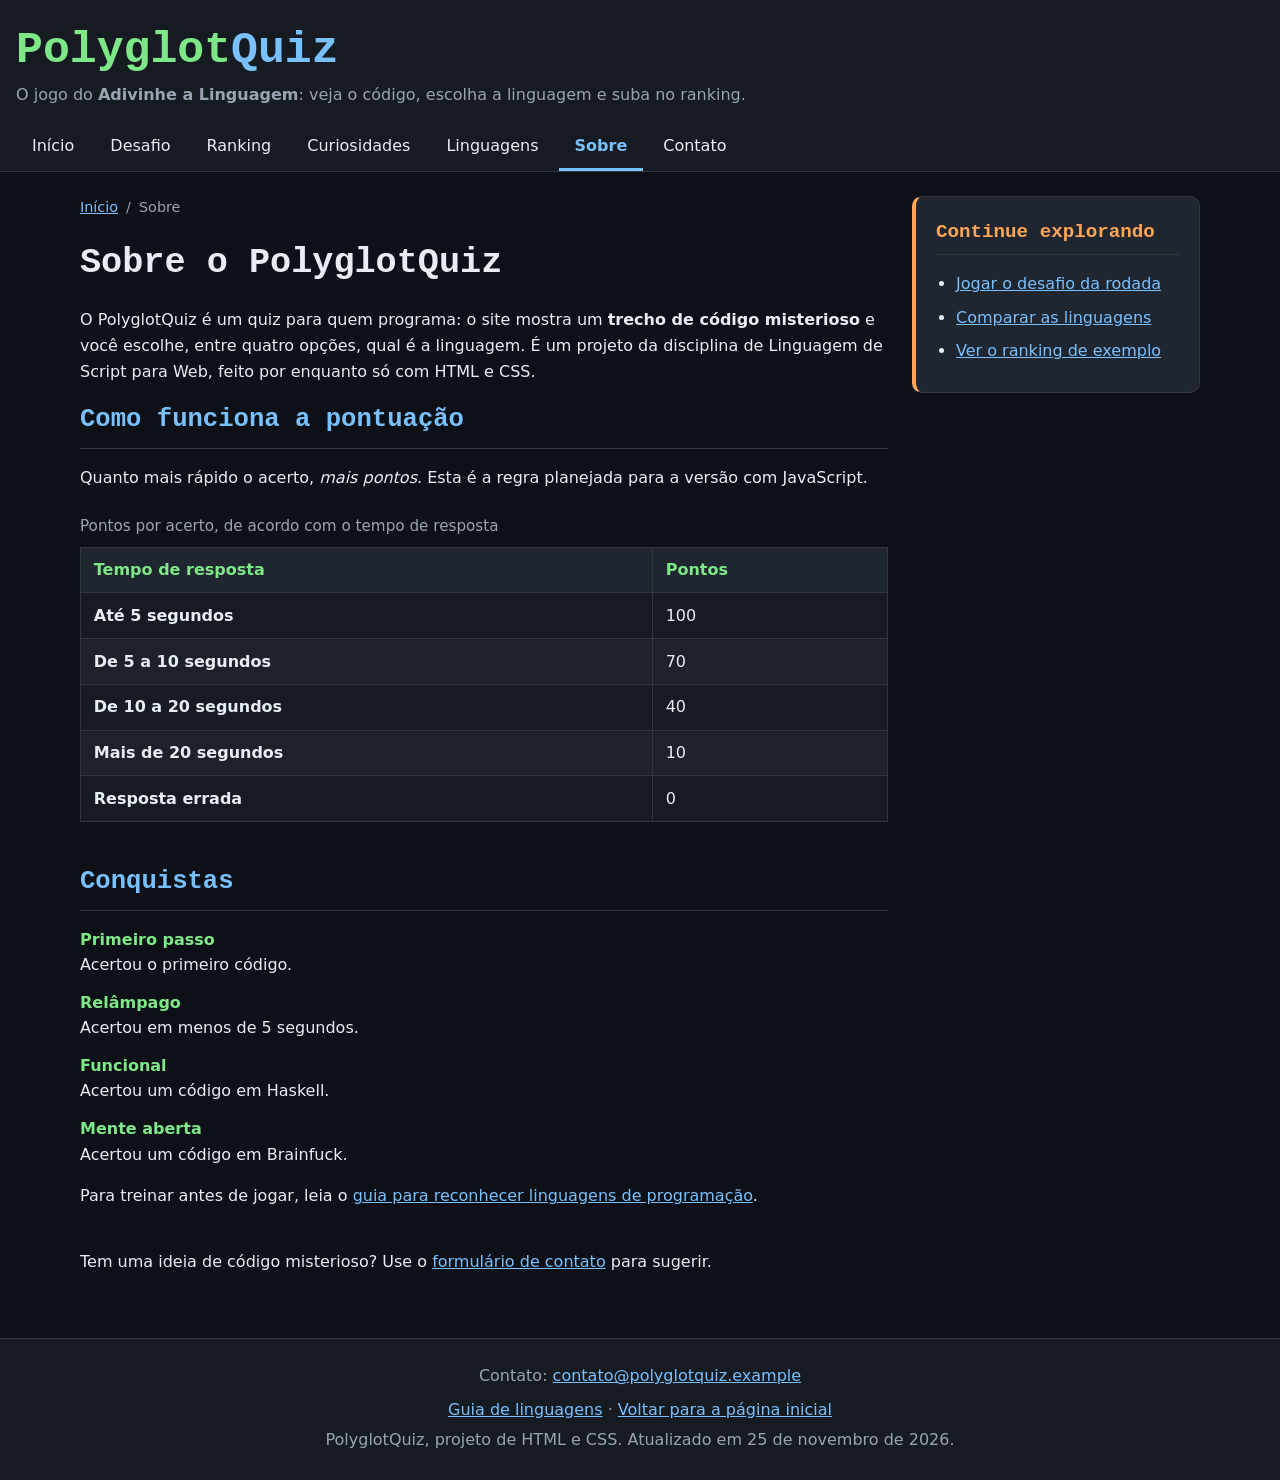
==== sobre.html @ 4dc45d03 "Testando versao 2" ====
<!DOCTYPE html>
<html lang="pt-BR">
<head>
  <meta charset="utf-8">
  <meta name="viewport" content="width=device-width, initial-scale=1">
  <title>Sobre o jogo, pontuação e conquistas | PolyglotQuiz</title>
  <meta name="description" content="Entenda as regras do PolyglotQuiz: como funciona a pontuação por tempo de resposta, quais conquistas existem e o que vem nas próximas versões.">
  <link rel="canonical" href="https://marcuslol2008.github.io/polyglot/sobre.html">

  <meta property="og:type" content="website">
  <meta property="og:site_name" content="PolyglotQuiz">
  <meta property="og:title" content="Sobre o PolyglotQuiz: pontuação e conquistas">
  <meta property="og:description" content="Pontos por tempo de resposta, conquistas e próximas etapas do quiz de linguagens.">
  <meta property="og:image" content="https://marcuslol2008.github.io/polyglot/images/og-cover.png">
  <meta property="og:image:width" content="1200">
  <meta property="og:image:height" content="630">
  <meta property="og:image:alt" content="Logotipo PolyglotQuiz com um código em Haskell e quatro opções de linguagem">
  <meta property="og:url" content="https://marcuslol2008.github.io/polyglot/sobre.html">
  <meta property="og:locale" content="pt_BR">
  <meta name="twitter:card" content="summary_large_image">

  <link rel="icon" href="favicon.svg" type="image/svg+xml">
  <link rel="stylesheet" href="css/style.css">

  <script type="application/ld+json">
  {
    "@context": "https://schema.org",
    "@graph": [
      {
        "@type": "AboutPage",
        "@id": "https://marcuslol2008.github.io/polyglot/sobre.html#pagina",
        "name": "Sobre o jogo, pontuação e conquistas",
        "description": "Regras de pontuação, conquistas e próximas etapas do PolyglotQuiz.",
        "url": "https://marcuslol2008.github.io/polyglot/sobre.html",
        "inLanguage": "pt-BR",
        "dateModified": "2026-11-25",
        "isPartOf": {
          "@type": "WebSite",
          "name": "PolyglotQuiz",
          "url": "https://marcuslol2008.github.io/polyglot/"
        },
        "breadcrumb": { "@id": "https://marcuslol2008.github.io/polyglot/sobre.html#caminho" }
      },
      {
        "@type": "BreadcrumbList",
        "@id": "https://marcuslol2008.github.io/polyglot/sobre.html#caminho",
        "itemListElement": [
          {
            "@type": "ListItem",
            "position": 1,
            "name": "Início",
            "item": "https://marcuslol2008.github.io/polyglot/"
          },
          {
            "@type": "ListItem",
            "position": 2,
            "name": "Sobre",
            "item": "https://marcuslol2008.github.io/polyglot/sobre.html"
          }
        ]
      }
    ]
  }
  </script>
</head>
<body>
  <a class="skip-link" href="#conteudo">Pular para o conteúdo</a>

  <header class="site-header">
    <p class="site-name"><a href="index.html">Polyglot<span>Quiz</span></a></p>
    <p class="tagline">O jogo do <strong>Adivinhe a Linguagem</strong>: veja o código, escolha a linguagem e suba no ranking.</p>
    <nav class="main-nav" aria-label="Navegação principal">
      <ul>
        <li><a href="index.html">Início</a></li>
        <li><a href="index.html#desafio">Desafio</a></li>
        <li><a href="index.html#ranking">Ranking</a></li>
        <li><a href="index.html#curiosidades">Curiosidades</a></li>
        <li><a href="linguagens.html">Linguagens</a></li>
        <li><a href="sobre.html" aria-current="page">Sobre</a></li>
        <li><a href="index.html#contato">Contato</a></li>
      </ul>
    </nav>
  </header>

  <div class="layout">
    <main id="conteudo">

      <nav class="breadcrumb" aria-label="Você está em">
        <ol>
          <li><a href="index.html">Início</a></li>
          <li aria-current="page">Sobre</li>
        </ol>
      </nav>

      <h1>Sobre o PolyglotQuiz</h1>
      <p>
        O PolyglotQuiz é um quiz para quem programa: o site mostra um <strong>trecho de código
        misterioso</strong> e você escolhe, entre quatro opções, qual é a linguagem. É um projeto da
        disciplina de Linguagem de Script para Web, feito por enquanto só com HTML e CSS.
      </p>

      <section id="pontuacao">
        <h2>Como funciona a pontuação</h2>
        <p>
          Quanto mais rápido o acerto, <em>mais pontos</em>. Esta é a regra planejada para a versão
          com JavaScript.
        </p>
        <div class="table-wrap">
          <table>
            <caption>Pontos por acerto, de acordo com o tempo de resposta</caption>
            <thead>
              <tr>
                <th scope="col">Tempo de resposta</th>
                <th scope="col">Pontos</th>
              </tr>
            </thead>
            <tbody>
              <tr>
                <th scope="row">Até 5 segundos</th>
                <td>100</td>
              </tr>
              <tr>
                <th scope="row">De 5 a 10 segundos</th>
                <td>70</td>
              </tr>
              <tr>
                <th scope="row">De 10 a 20 segundos</th>
                <td>40</td>
              </tr>
              <tr>
                <th scope="row">Mais de 20 segundos</th>
                <td>10</td>
              </tr>
              <tr>
                <th scope="row">Resposta errada</th>
                <td>0</td>
              </tr>
            </tbody>
          </table>
        </div>
      </section>

      <section id="conquistas">
        <h2>Conquistas</h2>
        <dl>
          <dt>Primeiro passo</dt>
          <dd>Acertou o primeiro código.</dd>
          <dt>Relâmpago</dt>
          <dd>Acertou em menos de 5 segundos.</dd>
          <dt>Funcional</dt>
          <dd>Acertou um código em Haskell.</dd>
          <dt>Mente aberta</dt>
          <dd>Acertou um código em Brainfuck.</dd>
        </dl>
        <p>
          Para treinar antes de jogar, leia o
          <a href="linguagens.html">guia para reconhecer linguagens de programação</a>.
        </p>
      </section>

      <section id="contato">
        <p>
          Tem uma ideia de código misterioso? Use o
          <a href="index.html#contato">formulário de contato</a> para sugerir.
        </p>
      </section>

    </main>

    <aside>
      <h2>Continue explorando</h2>
      <ul class="aside-links">
        <li><a href="index.html#desafio">Jogar o desafio da rodada</a></li>
        <li><a href="linguagens.html#comparativo">Comparar as linguagens</a></li>
        <li><a href="index.html#ranking">Ver o ranking de exemplo</a></li>
      </ul>
    </aside>
  </div>

  <footer class="site-footer">
    <address>
      Contato: <a href="mailto:contato@polyglotquiz.example">contato@polyglotquiz.example</a>
    </address>
    <p>
      <a href="linguagens.html">Guia de linguagens</a> ·
      <a href="index.html">Voltar para a página inicial</a>
    </p>
    <p>
      PolyglotQuiz, projeto de HTML e CSS. Atualizado em
      <time datetime="2026-11-25">25 de novembro de 2026</time>.
    </p>
  </footer>
</body>
</html>
---- css/style.css ----
/* PolyglotQuiz - CSS externo simples e responsivo */

:root {
  --bg: #0d1117;
  --surface: #161b22;
  --surface-2: #1f2630;
  --border: #30363d;
  --text: #e6edf3;
  --muted: #9aa4b0;
  --accent: #7ee787;
  --accent-2: #79c0ff;
  --warn: #ffa657;
  --radius: 10px;
  --mono: "Courier New", Consolas, Menlo, monospace;
  --sans: system-ui, -apple-system, "Segoe UI", Roboto, Arial, sans-serif;
}

*,
*::before,
*::after {
  box-sizing: border-box;
}

html {
  scroll-behavior: smooth;
}

body {
  margin: 0;
  background: var(--bg);
  color: var(--text);
  font-family: var(--sans);
  line-height: 1.6;
}

a {
  color: var(--accent-2);
}

a:hover {
  color: var(--accent);
}

:focus-visible {
  outline: 3px solid var(--warn);
  outline-offset: 2px;
}

img {
  max-width: 100%;
  height: auto;
  display: block;
}

/* Link "pular para o conteúdo" */
.skip-link {
  position: absolute;
  left: 1rem;
  top: -4rem;
  padding: 0.6rem 1rem;
  background: var(--accent);
  color: #0d1117;
  font-weight: 700;
  border-radius: var(--radius);
  z-index: 10;
}

.skip-link:focus {
  top: 1rem;
  color: #0d1117;
}

/* Cabeçalho e navegação */
.site-header {
  background: var(--surface);
  border-bottom: 1px solid var(--border);
  padding: 1.5rem 1rem 0;
}

.site-header h1 {
  margin: 0;
  font-family: var(--mono);
  font-size: clamp(1.8rem, 5vw, 2.8rem);
  color: var(--accent);
}

.site-header h1 span {
  color: var(--accent-2);
}

.tagline {
  margin: 0.25rem 0 1rem;
  color: var(--muted);
}

.main-nav ul {
  list-style: none;
  margin: 0;
  padding: 0;
  display: flex;
  flex-wrap: wrap;
  gap: 0.25rem;
}

.main-nav a {
  display: block;
  padding: 0.6rem 1rem;
  color: var(--text);
  text-decoration: none;
  border-bottom: 3px solid transparent;
}

.main-nav a:hover,
.main-nav a:focus-visible {
  border-bottom-color: var(--accent);
  color: var(--accent);
}

/* Layout principal: conteúdo + aside */
.layout {
  max-width: 72rem;
  margin: 0 auto;
  padding: 1.5rem 1rem;
  display: grid;
  grid-template-columns: minmax(0, 1fr);
  gap: 1.5rem;
}

main section {
  margin-bottom: 2.5rem;
  scroll-margin-top: 1rem;
}

h2 {
  font-family: var(--mono);
  font-size: 1.6rem;
  margin: 0 0 1rem;
  color: var(--accent-2);
  border-bottom: 1px solid var(--border);
  padding-bottom: 0.4rem;
}

h3 {
  margin: 0 0 0.5rem;
  font-size: 1.2rem;
  color: var(--accent);
}

/* Código */
pre {
  margin: 0 0 1rem;
  padding: 1rem;
  background: #010409;
  border: 1px solid var(--border);
  border-radius: var(--radius);
  overflow-x: auto;
  font-family: var(--mono);
  font-size: 1rem;
  line-height: 1.5;
}

code {
  font-family: var(--mono);
}

/* Cards (article) */
article {
  background: var(--surface);
  border: 1px solid var(--border);
  border-radius: var(--radius);
  padding: 1.25rem;
  margin-bottom: 1.25rem;
}

figure {
  margin: 0 0 1rem;
}

figure img {
  border-radius: var(--radius);
  border: 1px solid var(--border);
}

figcaption {
  margin-top: 0.4rem;
  font-size: 0.9rem;
  color: var(--muted);
}

/* Aside */
aside {
  background: var(--surface-2);
  border: 1px solid var(--border);
  border-left: 4px solid var(--warn);
  border-radius: var(--radius);
  padding: 1.25rem;
  align-self: start;
}

aside h2 {
  font-size: 1.2rem;
  color: var(--warn);
}

/* Formulários */
fieldset {
  border: 1px solid var(--border);
  border-radius: var(--radius);
  padding: 1rem 1.25rem 1.25rem;
  margin: 0 0 1rem;
  min-width: 0;
}

legend {
  padding: 0 0.5rem;
  font-weight: 700;
  color: var(--warn);
}

.field {
  margin-bottom: 1rem;
}

label {
  display: block;
  margin-bottom: 0.25rem;
  font-weight: 600;
}

.option {
  margin-bottom: 0.5rem;
}

.option label {
  display: inline;
  font-weight: 400;
  margin-left: 0.4rem;
}

input[type="text"],
input[type="email"],
input[type="url"],
select,
textarea {
  width: 100%;
  padding: 0.6rem 0.75rem;
  background: #010409;
  color: var(--text);
  border: 1px solid var(--border);
  border-radius: 6px;
  font: inherit;
}

input[type="radio"],
input[type="checkbox"] {
  accent-color: var(--accent);
  width: 1.1rem;
  height: 1.1rem;
}

.hint {
  display: block;
  font-size: 0.85rem;
  color: var(--muted);
}

button {
  padding: 0.7rem 1.5rem;
  background: var(--accent);
  color: #0d1117;
  border: 0;
  border-radius: 6px;
  font: inherit;
  font-weight: 700;
  cursor: pointer;
}

button:hover {
  background: var(--accent-2);
}

/* Tabela */
.table-wrap {
  overflow-x: auto;
}

table {
  width: 100%;
  border-collapse: collapse;
  background: var(--surface);
}

caption {
  text-align: left;
  padding: 0.5rem 0;
  color: var(--muted);
  font-size: 0.95rem;
}

th,
td {
  padding: 0.6rem 0.8rem;
  border: 1px solid var(--border);
  text-align: left;
}

thead th {
  background: var(--surface-2);
  color: var(--accent);
}

tbody tr:nth-child(even) {
  background: rgba(255, 255, 255, 0.03);
}

/* Conquistas */
.achievements {
  list-style: none;
  margin: 0;
  padding: 0;
  display: grid;
  gap: 0.75rem;
  grid-template-columns: 1fr;
}

.achievements li {
  background: var(--surface);
  border: 1px solid var(--border);
  border-radius: var(--radius);
  padding: 0.75rem 1rem;
}

/* Rodapé */
.site-footer {
  background: var(--surface);
  border-top: 1px solid var(--border);
  padding: 1.5rem 1rem;
  text-align: center;
  color: var(--muted);
}

.site-footer address {
  font-style: normal;
  margin-bottom: 0.5rem;
}

/* Responsivo */
@media (min-width: 40rem) {
  .achievements {
    grid-template-columns: repeat(2, 1fr);
  }

  .form-row {
    display: grid;
    grid-template-columns: 1fr 1fr;
    gap: 1rem;
  }
}

@media (min-width: 60rem) {
  .layout {
    grid-template-columns: minmax(0, 1fr) 18rem;
  }

  aside {
    position: sticky;
    top: 1rem;
  }
}

@media (prefers-reduced-motion: reduce) {
  html {
    scroll-behavior: auto;
  }
}

/* ---- Páginas internas ---- */
.site-name {
  margin: 0;
  font-family: var(--mono);
  font-size: clamp(1.8rem, 5vw, 2.8rem);
  font-weight: 700;
  line-height: 1.2;
}

.site-name a {
  color: var(--accent);
  text-decoration: none;
}

.site-name span {
  color: var(--accent-2);
}

.main-nav a[aria-current="page"] {
  border-bottom-color: var(--accent-2);
  color: var(--accent-2);
  font-weight: 700;
}

.breadcrumb ol {
  list-style: none;
  margin: 0 0 1rem;
  padding: 0;
  display: flex;
  flex-wrap: wrap;
  gap: 0.5rem;
  font-size: 0.9rem;
  color: var(--muted);
}

.breadcrumb li + li::before {
  content: "/";
  margin-right: 0.5rem;
}

main h1 {
  font-family: var(--mono);
  font-size: clamp(1.6rem, 4vw, 2.2rem);
  margin: 0 0 1rem;
  color: var(--text);
}

article ul {
  margin: 0 0 1rem;
  padding-left: 1.25rem;
}

dl {
  margin: 0 0 1rem;
}

dt {
  font-weight: 700;
  color: var(--accent);
}

dd {
  margin: 0 0 0.75rem;
}

.aside-links {
  margin: 0;
  padding-left: 1.25rem;
}

.aside-links li {
  margin-bottom: 0.5rem;
}

.site-footer p {
  margin: 0.25rem 0;
}
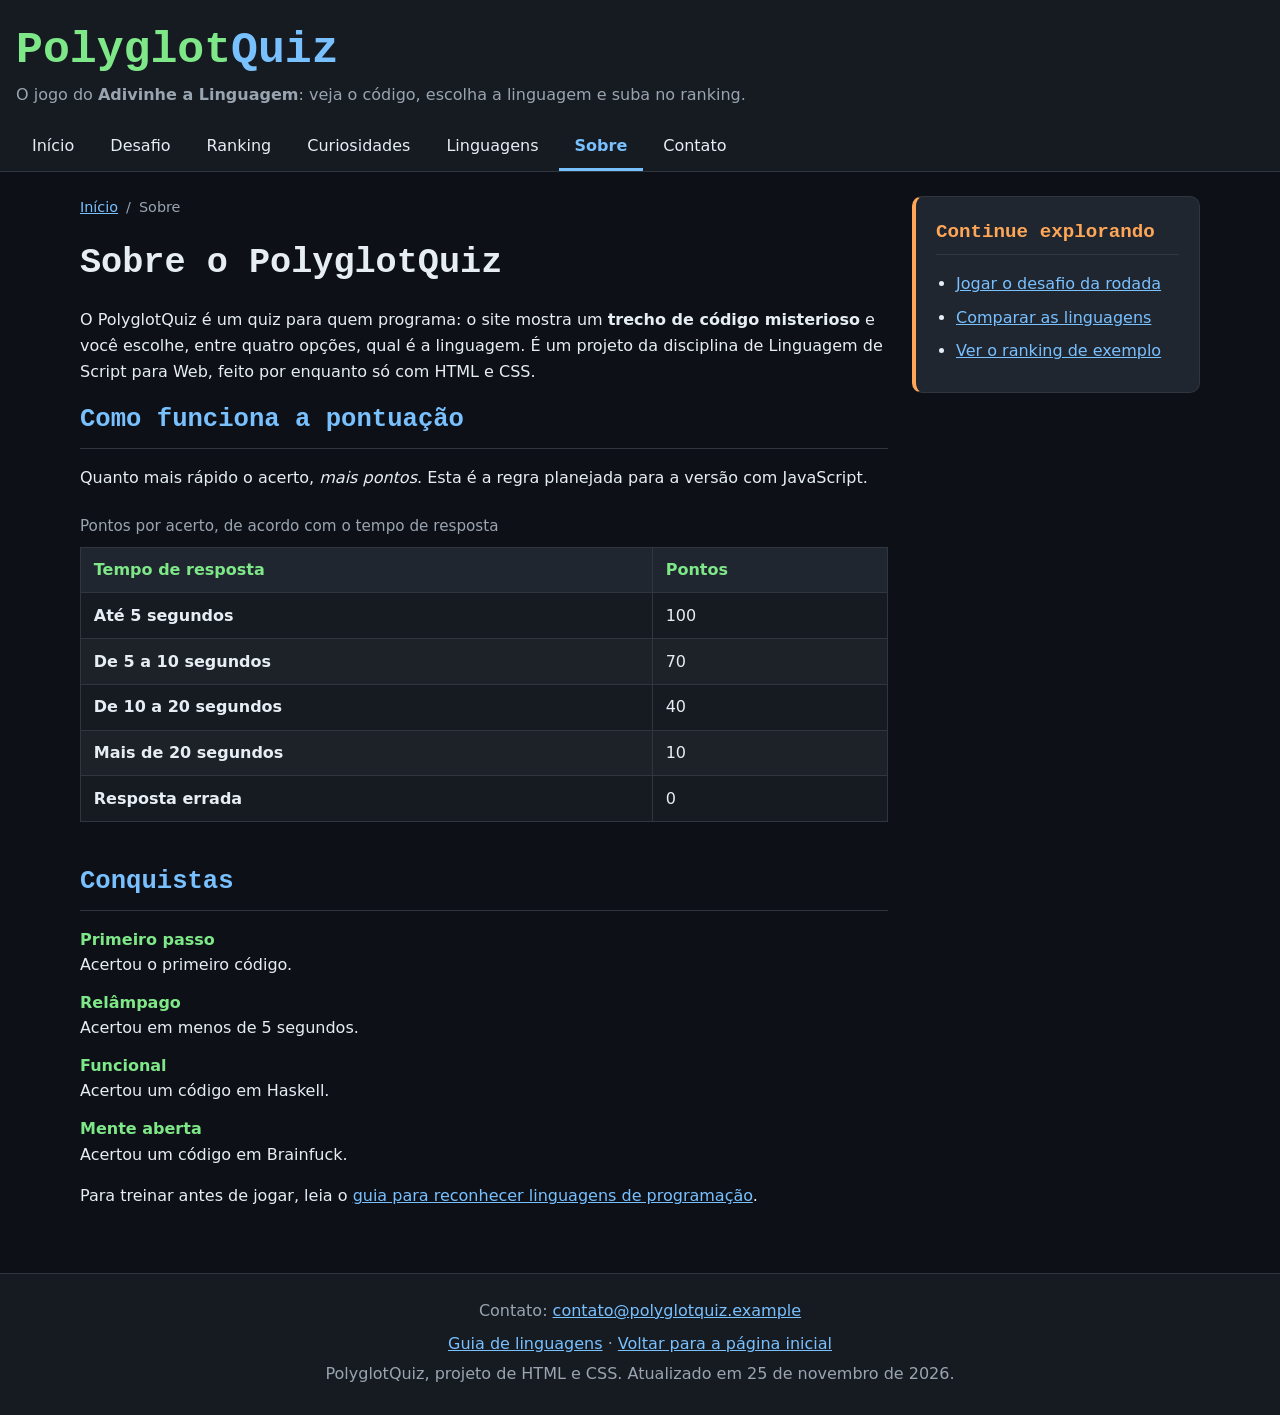
==== commit 39391e44: "Testando versao 2 atualizada" ====
--- a/sobre.html
+++ b/sobre.html
@@ -157,14 +157,6 @@
           <a href="linguagens.html">guia para reconhecer linguagens de programação</a>.
         </p>
       </section>
-
-      <section id="contato">
-        <p>
-          Tem uma ideia de código misterioso? Use o
-          <a href="index.html#contato">formulário de contato</a> para sugerir.
-        </p>
-      </section>
-
     </main>
 
     <aside>
